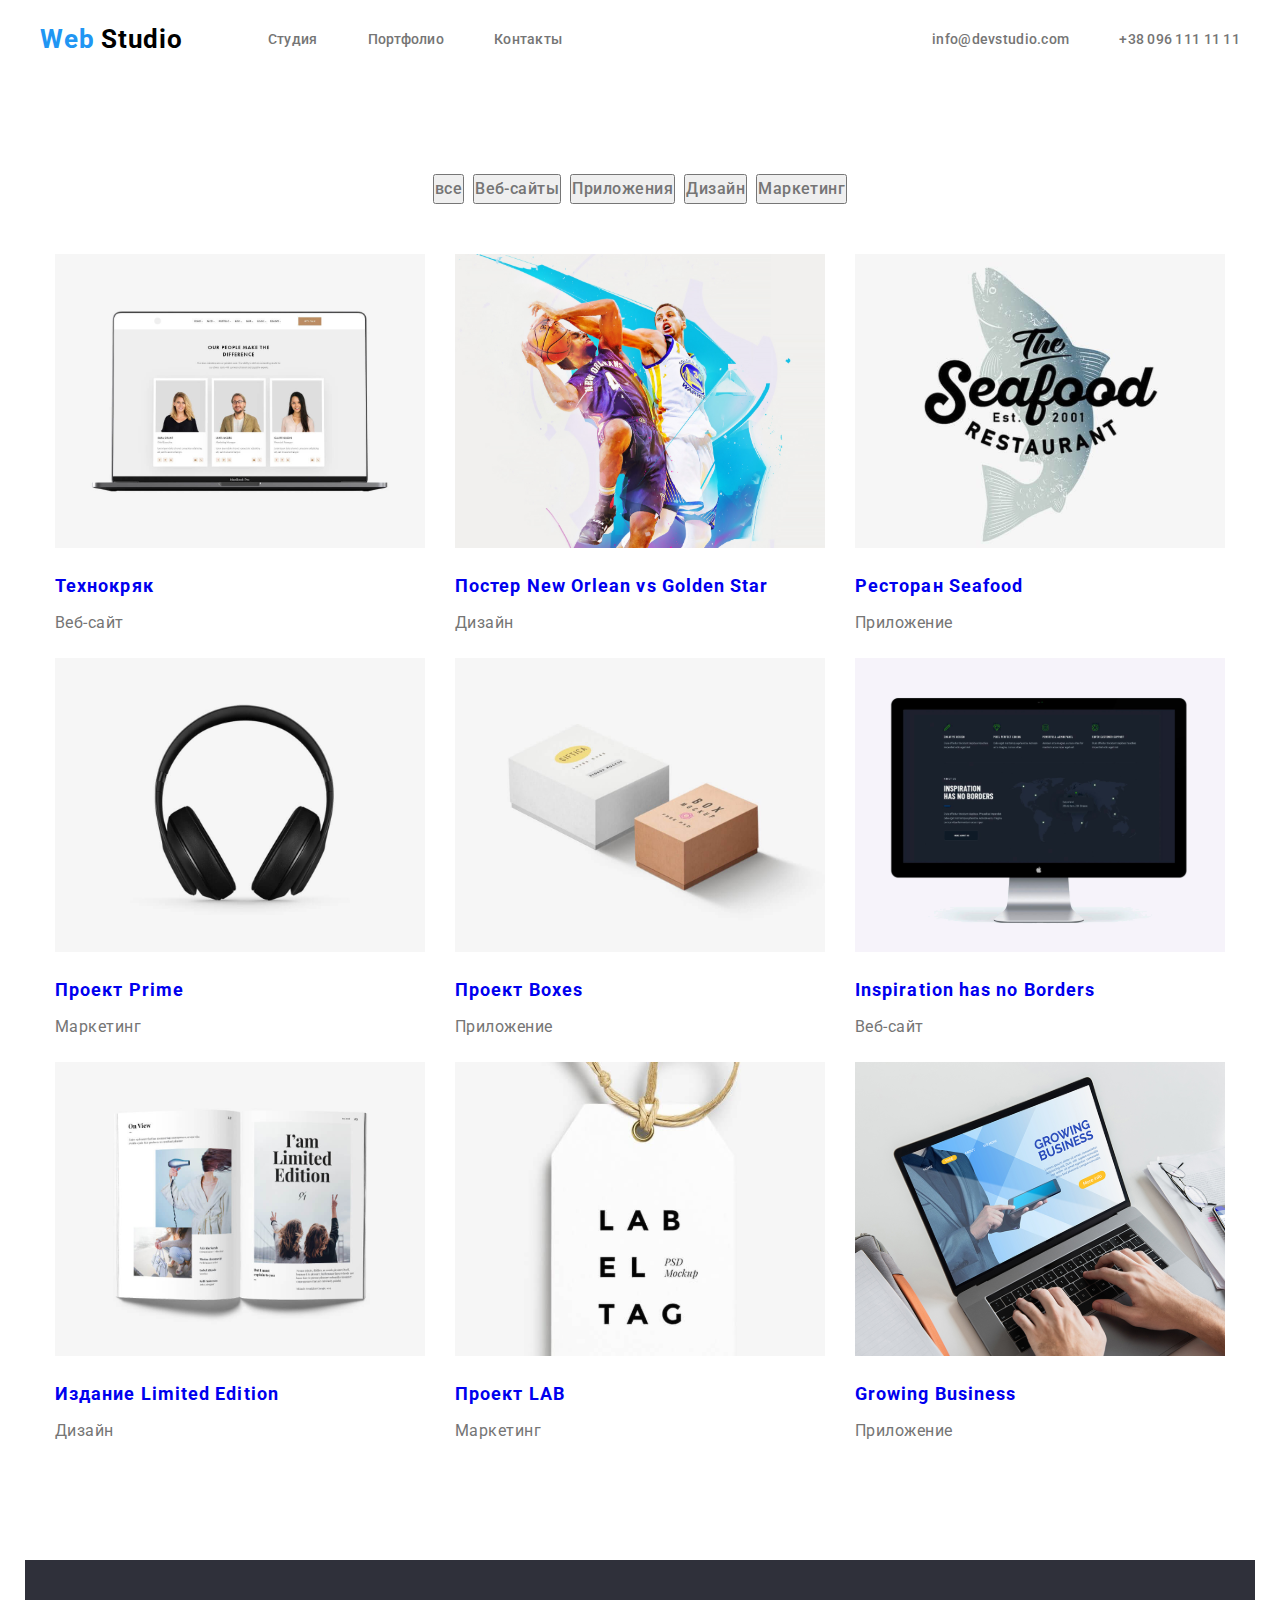
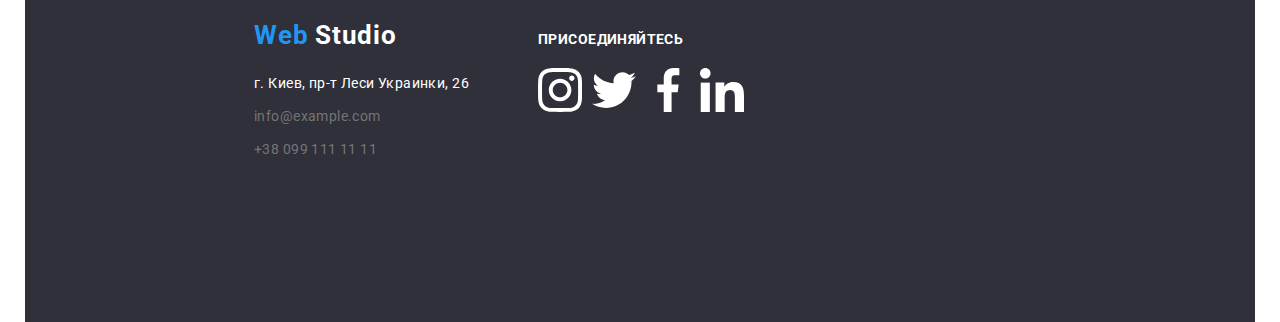
==== portfolio.html @ e6ebb970 "1" ====
<!DOCTYPE html>
<html lang="ru">
  <head>
    <meta charset="UTF-8" />
    <meta name="viewport" content="width=device-width, initial-scale=1.0" />
    <title>Веб студия</title>
    <link
      href="https://fonts.googleapis.com/css2?family=Raleway:wght@700&family=Roboto:wght@400;500;700;900&display=swap"
      rel="stylesheet"
    />
    <link rel="stylesheet" href="./css/normalize.css" />
    <link rel="stylesheet" href="./css/styles.css" />
  </head>
</html>
<!--шапка сайта-->
<header class="header">
  <div class="container">
    <nav class="navigation">
      <a class="logo link" href="index.html" lang="en"
        ><span class="logo-web">Web</span> Studio</a
      >
      <ul class="navigation-list list">
        <li class="navigation-list-item">
          <a class="navigation-list-link link" href="index.html">Студия</a>
        </li>
        <li class="navigation-list-item">
          <a class="navigation-list-link link" href="portfolio.html"
            >Портфолио</a
          >
        </li>
        <li class="navigation-list-item">
          <a class="navigation-list-link link" href="">Контакты</a>
        </li>
      </ul>
    </nav>
    <ul class="header-address-list list">
      <li class="header-address-item">
        <address class="header-address">
          <a class="header-mail link" href="mailto:info@devstudio.com"
            >info@devstudio.com</a
          >
        </address>
      </li>
      <li class="header-address-item">
        <address class="header-address">
          <a class="header-tel link" href="tel:+380961111111"
            >+38 096 111 11 11</a
          >
        </address>
      </li>
    </ul>
  </div>
</header>
<main>
  <!--Портфолио-->
  <section class="section">
    <div class="portfolio-filter-list container">
      <h1 hidden>Портфолин</h1>
      <ul class="filter-list list">
        <li class="filter-list-item">
          <button type button class="button-filter">все</button>
        </li>
        <li class="filter-list-item">
          <button type button class="button-filter">Веб-сайты</button>
        </li>
        <li class="filter-list-item">
          <button type button class="button-filter">Приложения</button>
        </li>
        <li class="filter-list-item">
          <button type button class="button-filter">Дизайн</button>
        </li>
        <li class="filter-list-item">
          <button type button class="button-filter">Маркетинг</button>
        </li>
      </ul>
    </div>
    <div class="portfolio container">
      <ul class="portfolio-list list">
        <li class="element-portfolio">
          <a class="link" href="">
            <img
              class="portfolio-img"
              src="imgages/portfolio/img.svg"
              alt="Ноутбук с сайтом на экране"
            />
            <h3 class="title-portfolio">Технокряк</h3>
            <p class="subtatle-portfolio">Веб-сайт</p>
            <p hidden class="hover-text">
              Технокряк это современная площадка распространения коронавируса.
              Компании используют эту платформу для цифрового шпионажа и атак на
              защищённые сервера конкурентов.
            </p>
          </a>
        </li>
        <li class="element-portfolio">
          <a class="link" href="">
            <img
              class="portfolio-img"
              src="imgages/portfolio/img1.svg"
              alt="Баскетболисты в прыжке"
            />
            <h3 class="title-portfolio">Постер New Orlean vs Golden Star</h3>
            <p class="subtatle-portfolio">Дизайн</p>
            <p hidden class="hover-text">
              Lorem ipsum dolor sit amet, consectetur adipisicing elit. Illo
              architecto sunt similique dolor est natus iste ratione eveniet
              officiis deleniti aliquam, quis veniam, mollitia repellendus.
              Assumenda alias error placeat consequatur.
            </p>
          </a>
        </li>
        <li class="element-portfolio">
          <a class="link" href="">
            <img
              class="portfolio-img"
              src="imgages/portfolio/img2.svg"
              alt="Логотип ресторана с рыбой"
            />
            <h3 class="title-portfolio">Ресторан Seafood</h3>
            <p class="subtatle-portfolio">Приложение</p>
            <p hidden class="hover-text">
              Lorem ipsum dolor sit amet consectetur, adipisicing elit.
              Assumenda, libero voluptas porro accusantium odit blanditiis eos
              distinctio ipsa unde vero modi id cumque tempora dignissimos dicta
              perferendis explicabo asperiores recusandae.
            </p>
          </a>
        </li>
        <li class="element-portfolio">
          <a class="link" href="">
            <img
              class="portfolio-img"
              src="imgages/portfolio/img3.svg"
              alt="Наушники"
            />
            <h3 class="title-portfolio">Проект Prime</h3>
            <p class="subtatle-portfolio">Маркетинг</p>
            <p hidden class="hover-text">
              Lorem, ipsum dolor sit amet consectetur adipisicing elit.
              Praesentium animi molestiae voluptatem, perspiciatis quisquam sed
              reprehenderit blanditiis voluptate dolores distinctio molestias
              possimus laboriosam veritatis iste sit facilis iusto doloribus.
              Incidunt!
            </p>
          </a>
        </li>
        <li class="element-portfolio">
          <a class="link" href="">
            <img
              class="portfolio-img"
              src="imgages/portfolio/img4.svg"
              alt="Две коробки"
            />
            <h3 class="title-portfolio">Проект Boxes</h3>
            <p class="subtatle-portfolio">Приложение</p>
            <p hidden class="hover-text">
              Lorem ipsum dolor sit amet consectetur adipisicing elit. Nisi
              distinctio alias modi, deleniti ducimus odit ipsam, possimus fugit
              incidunt omnis totam porro dignissimos ratione autem illum aliquam
              voluptate ea! Commodi.
            </p>
          </a>
        </li>
        <li class="element-portfolio">
          <a class="link" href="">
            <img
              class="portfolio-img"
              src="imgages/portfolio/img5.svg"
              alt="монитор"
            />
            <h3 class="title-portfolio">Inspiration has no Borders</h3>
            <p class="subtatle-portfolio">Веб-сайт</p>
            <p hidden class="hover-text">
              Lorem ipsum dolor sit amet consectetur adipisicing elit. Fuga illo
              nobis reprehenderit quis facere voluptatibus pariatur saepe libero
              ab nesciunt maiores veritatis id dolore, quaerat cumque iusto.
              Placeat, quos aut!
            </p>
          </a>
        </li>
        <li class="element-portfolio">
          <a class="link" href="">
            <img
              class="portfolio-img"
              src="imgages/portfolio/img6.svg"
              alt="журнал"
            />
            <h3 class="title-portfolio">Издание Limited Edition</h3>
            <p class="subtatle-portfolio">Дизайн</p>
            <p hidden class="hover-text">
              Lorem ipsum dolor sit amet consectetur adipisicing elit.
              Inventore, provident dicta recusandae itaque aliquam corporis
              ducimus perferendis ipsam exercitationem! Vero maiores facere
              adipisci tempore, beatae inventore suscipit maxime quam illo!
            </p>
          </a>
        </li>
        <li class="element-portfolio">
          <a class="link" href="">
            <img
              class="portfolio-img"
              src="imgages/portfolio/img7.svg"
              alt="Этикетка"
            />
            <h3 class="title-portfolio">Проект LAB</h3>
            <p class="subtatle-portfolio">Маркетинг</p>
            <p hidden class="hover-text">
              Lorem ipsum dolor sit amet consectetur adipisicing elit. Dolorem
              beatae distinctio sit. Atque aliquam ratione consectetur, animi
              laudantium quasi tempore. Eum deleniti iste blanditiis, animi et
              numquam dolores molestias doloremque!
            </p>
          </a>
        </li>
        <li class="element-portfolio">
          <a class="link" href="">
            <img
              class="portfolio-img"
              src="imgages/portfolio/img8.svg"
              alt="ноутбук"
            />
            <h3 class="title-portfolio">Growing Business</h3>
            <p class="subtatle-portfolio">Приложение</p>
            <p hidden class="hover-text">
              Lorem ipsum dolor sit amet consectetur, adipisicing elit. Dolore
              dolor, temporibus ipsum repudiandae quae optio exercitationem quod
              fugit iusto debitis nesciunt, laborum suscipit tempore, atque
              accusamus? Tenetur voluptas ut quos.
            </p>
          </a>
        </li>
      </ul>
    </div>
  </section>
</main>
<!-- FOOTER-->
<footer class="footer container">
  <div class="footer-address">
    <a class="logo-footer link" href="index.html" lang="en"
      ><span class="logo-web">Web</span> Studio</a
    >
    <ul class="contacts-list list">
      <li class="contacts">
        <address>
          <a
            class="address link"
            href="https://goo.gl/maps/hiaLE1xJyMLBoohK7"
            target="_blank"
            >г. Киев, пр-т Леси Украинки, 26</a
          >
        </address>
      </li>
      <li class="contacts">
        <address>
          <a class="footer-mail link" href="mailto:info@example.com"
            >info@example.com</a
          >
        </address>
      </li>
      <li class="contacts">
        <address>
          <a class="footer-tel link" href="tel:+380991111111"
            >+38 099 111 11 11</a
          >
        </address>
      </li>
    </ul>
  </div>
  <div class="footer-social">
    <b class="footer-text">присоединяйтесь</b>
    <ul class="footer-social-link-list list">
      <li class="social-link-list-item">
        <a class="social-link link" href="" aria-label="иконка инстаграма">
          <img
            class="social-icons"
            src="imgages/footer/social-icons/instagram1.svg"
            alt="instagram1"
        /></a>
      </li>
      <li class="social-link-list-item">
        <a class="social-link link" href="" aria-label="иконка твитера">
          <img
            class="social-icons"
            src="imgages/footer/social-icons/twitter1.svg"
            alt="twitter1"
          />
        </a>
      </li>
      <li class="social-link-list-item">
        <a class="social-link link" href="" aria-label="иконка фейсбука">
          <img
            class="social-icons"
            src="imgages/footer/social-icons/facebook1.svg"
            alt="facebook1"
        /></a>
      </li>
      <li class="social-link-list-item">
        <a class="social-link link" href="" aria-label="иконка линкедин">
          <img
            class="social-icons"
            src="imgages/footer/social-icons/linkedin1.svg"
            alt="linkidin1"
        /></a>
      </li>
    </ul>
  </div>
</footer>
---- css/styles.css ----
:root {
  --main-font: "Roboto", sans-serif;
  --secondary-font: Raleway
  --text-taitle-dark: #212121;
  --tex-taitle-light: #ffffff;
  --accent-color-text: #757575;
  --hover-color: #2196f3;
  --logo-color: #000000
}
html {
  box-sizing: border-box;
}
*,
*::before,
*::after {
  box-sizing: inherit;
  margin: 0px;
  padding: 0px;
}
h1 {
  margin: 0px;
}
img {
  display: block;
}
body {
  background-color: var(--tex-taitle-light);
  font-style: normal;
  font-family: "Roboto", sans-serif;
  font-size: 14px;
  color: var(--accent-color-text);
}


.link {
  text-decoration: none;
  display: block;
}
.list {
  list-style: none;
}
.section {
  padding-top: 94px;
  padding-bottom: 94px;
}
.container {
  width: 1230px;
  padding-left: 15px;
  padding-right: 15px;
  margin-left: auto;
  margin-right: auto;
}
/*HEADER*/
.header .container {
  display: flex;
  align-items: center;
  justify-content: space-between;
}

.header-address-list {
  display: flex;
}

.logo {
  margin-right:85px;
}
.navigation {
  display: flex;
}
.navigation-list {
  display: flex;
  align-items: center;
}
.navigation-list-item:not(:last-child) {
  margin-right: 50px;
}
.header-address-item:not(:last-child) {
  margin-right: 50px;
}
.logo-web {
  color: var(--hover-color);
}
.logo {
  font-family: var(--secondary-font);
  font-weight: bold;
  font-size: 26px;
  line-height: 1.19;
  letter-spacing: 0.03em;
  color: var(--logo-color);
}
.logo {
  padding-top:24px;
  padding-bottom: 24px;
}
.navigation-list-link, .header-address {
  padding-top: 32px;
  padding-bottom: 32px;
}

.navigation-list-link,
.header-mail,
.header-tel {
  font-weight: 500;
  font-size: 14px;
  line-height: 1.14;
  letter-spacing: 0.02em;
  color: var(--text-taitle-dark);
}
.link:hover,
.link:focus,
.navigation-list-link:hover,
.navigation-list-link:focus,
.header-tel:hover,
.header-tel:focus,
.header-mail:hover,
.header-mail:focus,
.social-link:hover,
.social-link:focus .customer-link:hover,
.customer-link:focus {
  color: var(--hover-color);
}
.header-tel,
.header-mail {
  font-style: normal;
  color: var(--accent-color-text);
}
/*HERO SECTION*/
.hero {
  display: flex;
  flex-direction: column;
  padding-top: 200px;
  padding-bottom: 200px;
}
.hero-title {
  font-weight: 900;
  font-size: 44px;
  line-height: 1.36;
  text-align: center;
  letter-spacing: 0.06em;
  text-transform: uppercase;
  color: var(--accent-color-text);
  margin-bottom: 30px;

}
.modal-button {
  font-weight: bold;
  font-size: 16px;
  line-height: 1.87;
  letter-spacing: 0.06em;
  color: var(--tex-taitle-light);
  background-color: var(--hover-color);
  margin:auto ;
  width: 200px;
  height: 50px;
}
.features-list-hero {
  display: flex;
}
.list-hero {
  display: flex;
}
.list-hero-item:not(:last-child) {
  margin-right: 30px;
}
.list-hero-item {
  margin-top: 30px;
  width: 270px;
  height: 251px;
}
.subtitle-hero {
  font-weight: bold;
  font-size: 14px;
  line-height: 1.14;
  letter-spacing: 0.03em;
  text-transform: uppercase;

  color: var(--text-taitle-dark);
  margin-bottom: 10px;
}
.description {
  font-weight: normal;
  font-size: 14px;
  line-height: 1.72;
  letter-spacing: 0.03em;

  color: var(--accent-color-text);
   width: 270px;
   height: 75px;
}

/* чем мы занимаемся*/
.title {
  font-weight: bold;
  font-size: 36px;
  line-height: 1.17;
  text-align: center;
  letter-spacing: 0.03em;
  color: var(--text-taitle-dark);
  margin-bottom: 50px;
}

.box-list {
  display: flex;
}
.box-list-item:not(:last-child) {
  margin-right: 30px;
}
.box-list-item{
  width: 370px;
  height: 294px;
}
.description-made {
  font-weight: bold;
  text-align: center;
  letter-spacing: 0.03em;
  text-transform: uppercase;

  color: var(--tex-taitle-light);
}
/* о команде*/
.team-list {
  display: flex;
}
.team-foto {
  margin-bottom: 30px;
}
.team {
  margin-bottom: 10px;
}
.position {
  margin-bottom: 16px;
}
.social-link-list {
  display: flex;
  justify-content: center;
}
.social-link-list-item:not(:last-child) {
  margin-right: 10px;
}
.team-list-item:not(:last-child) {
margin-right: 30px;
}
.team,
.position {
  font-weight: 500;
  font-size: 16px;
  line-height: 1.18;
  text-align: center;
  letter-spacing: 0.03em;
  color: var(--text-taitle-dark);
}
.position {
  font-weight: normal;
  color: var(--accent-color-text);
}
.clients-list-item:not(:last-child) {
margin-right: 30px;
}
.customer-link {
  display: flex;
  justify-content: center;
  align-content: center;
  border: 1px solid #AFB1B8;
  border-radius: 4px;
  width: 170px;
  height: 90px;
}
.customer-link:hover{
  border-color: var(--hover-color);
  color: var(--hover-color);
}

.clients-list {
  display: flex;
}
/*подвал*/
.footer {
  display: flex;
  background-color: #2F303A;
}
.footer-address {
  padding-left: 214px;
  padding-top: 60px;
  padding-bottom: 161px;
  display: flex;
  flex-direction:column;
  padding-right: 69px;
}
.logo-footer {
  margin-bottom: 20px;
}
.contacts:not(:last-child) {
  margin-bottom: 9px;
}
.logo-footer {
  font-family: var(--secondary-font);
  font-weight: bold;
  font-size: 26px;
  line-height: 1.19;
  letter-spacing: 0.03em;
  color: var(--tex-taitle-light);
}
.footer-social {
  display: flex;
  padding-top: 72px;
  flex-direction: column
}
.footer-social-link-list {
  display: flex;
  justify-content: center;
  align-content: center;
}
.social-link-list-item:not(:last-child) {
  margin-right: 10px;
}

.social-link-list-item {
  display: flex;
} 
.social-link {
  display: flex;
  justify-content: center;
  align-content: center;
  width: 44px;
 height: 44px;
}
.address,
.footer-mail,
.footer-tel {
  font-style: normal;
  font-weight: normal;
  font-size: 14px;
  line-height: 1.72;
  letter-spacing: 0.03em;
  color: var(--tex-taitle-light);
}
.footer-mail,
.footer-tel {
  font-style: normal;
  color: var(--accent-color-text);
}

.footer-text {
  font-weight: bold;
  font-size: 14px;
  line-height: 1.14;
  letter-spacing: 0.03em;
  text-transform: uppercase;
  color: var(--tex-taitle-light);
  margin-bottom: 20px;
}
/*портфолио*/
.filter-list {
  display: flex;
  justify-content: center;
  padding-bottom: 50px;
}


.filter-list-item:not(:last-child){
  margin-right: 9px;
}
.button-filter {
  font-style: normal;
  font-weight: 500;
  font-size: 16px;
  line-height: 26px;
  text-align: center;
  letter-spacing: 0.03em;
  color: var(--text-taitle-dark);
}
.button-filter:hover,
.button-filter:focus {
  background-color: var(--hover-color);
  color: var(--tex-taitle-light);
}

.portfolio-list {
  display: flex;
  flex-wrap: wrap;
  justify-content: center;
}
.element-portfolio{
  width: 370px;
  height: 404px;
  display: block;
  margin-right: 30px;
}
.element-portfolio:nth-child(3n) {
  margin-right: 0px;
}
.portfolio-img {
  margin-bottom: 20px;
}
.title-portfolio {
  font-style: normal;
  font-weight: bold;
  font-size: 18px;
  line-height: 2;
  letter-spacing: 0.06em;
  color: var(--text-taitle-dark);
  margin-bottom: 4px;
}
.subtatle-portfolio {
  font-weight: normal;
  font-size: 16px;
  line-height: 1.87;
  letter-spacing: 0.03em;
  color: var(--accent-color-text);
}
.hover-text {
  font-weight: normal;
  font-size: 18px;
  line-height: 1.55;
  letter-spacing: 0.03em;
  color: var(--tex-taitle-light);
  width:322px;
  height:168px;
}
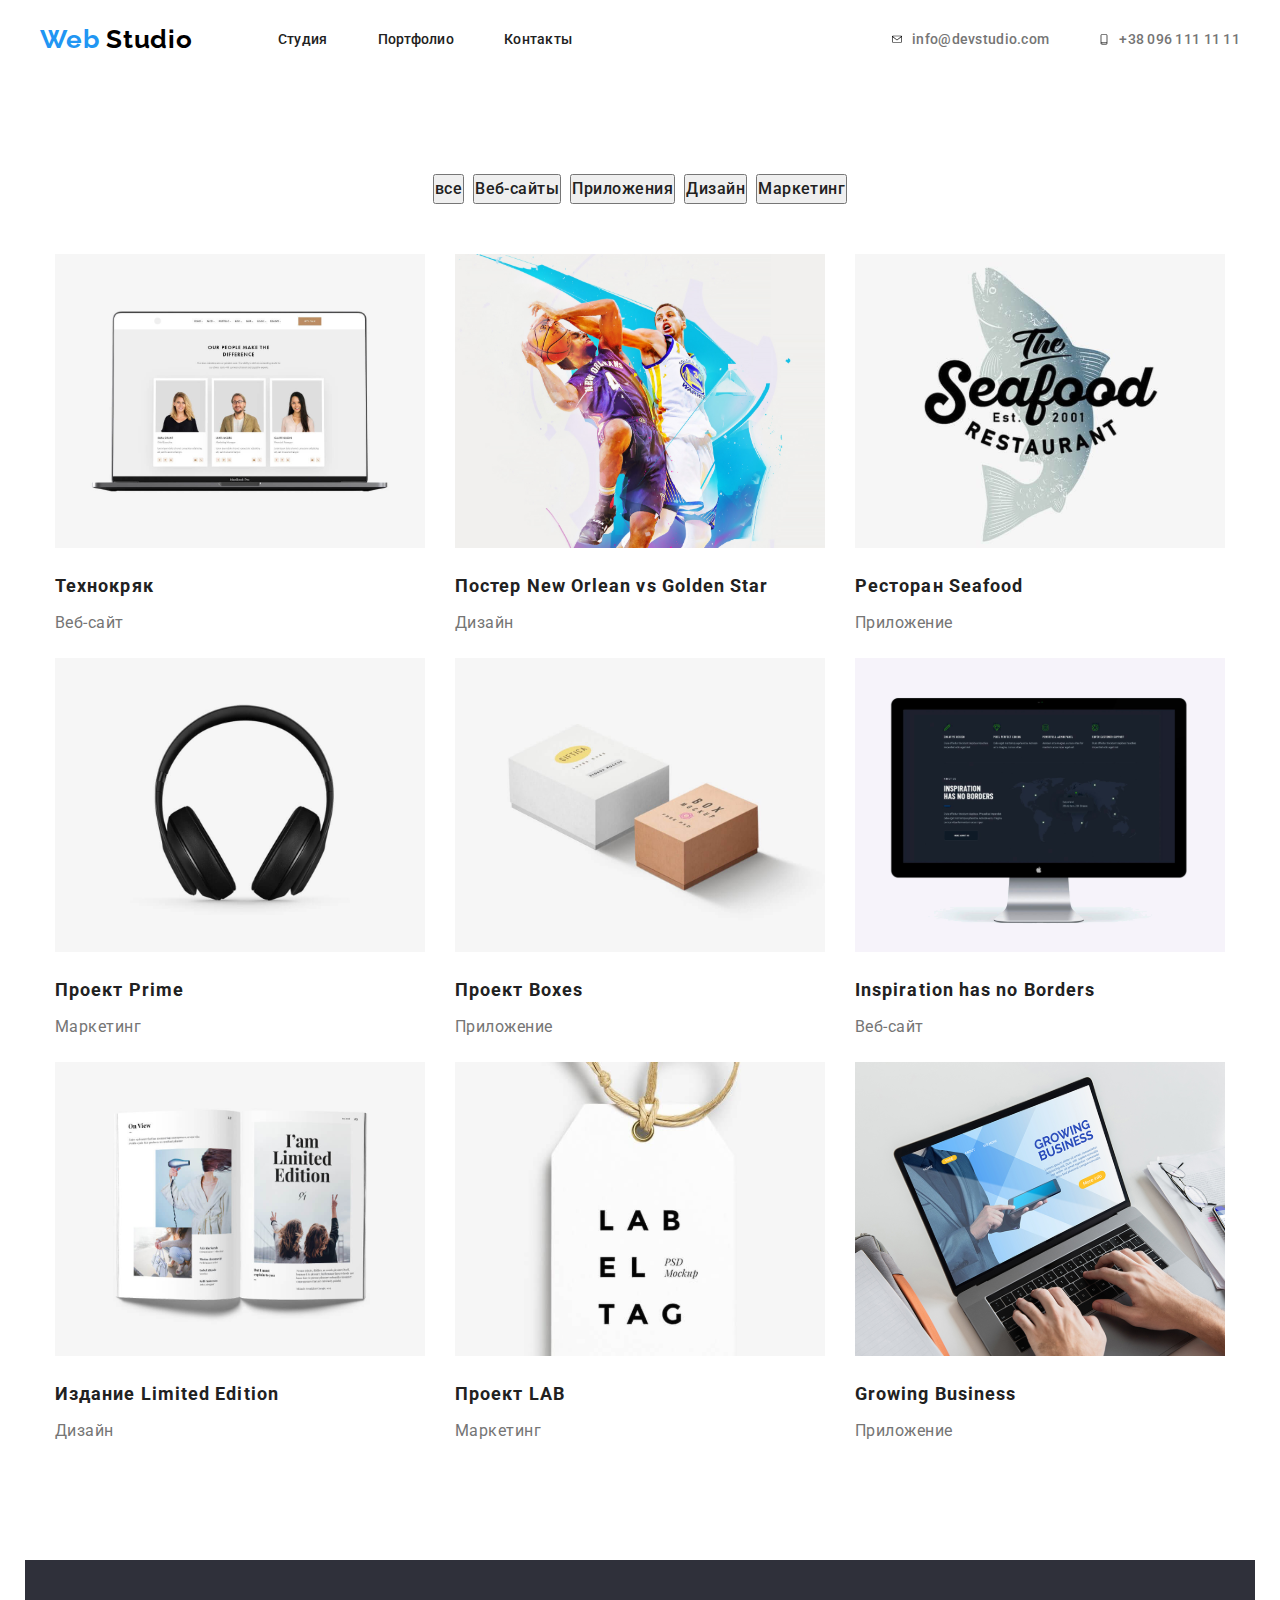
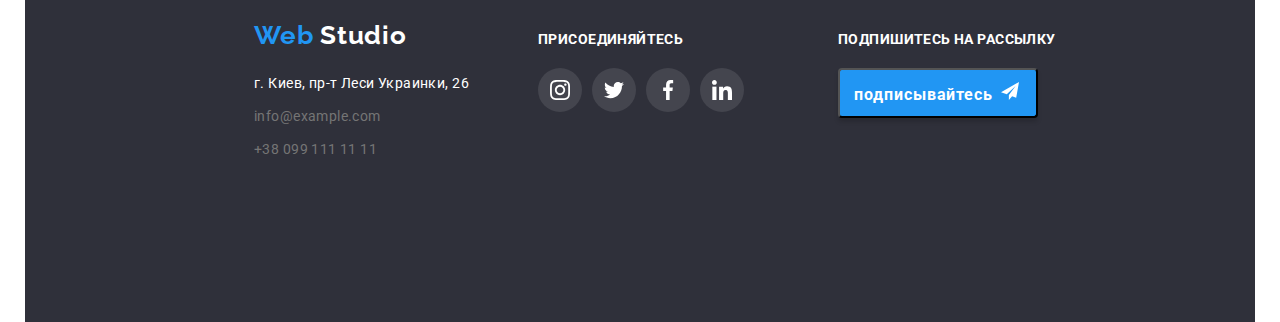
==== commit 95dff166: "1" ====
--- a/portfolio.html
+++ b/portfolio.html
@@ -36,15 +36,21 @@
     <ul class="header-address-list list">
       <li class="header-address-item">
         <address class="header-address">
-          <a class="header-mail link" href="mailto:info@devstudio.com"
-            >info@devstudio.com</a
-          >
+          <svg class="icon-header" width="10px" height="14.94px">
+            <use href="./imgages/sprite.svg#icon-envelope"></use>
+          </svg>
+          <a class="header-mail link" href="mailto:info@devstudio.com">
+            info@devstudio.com
+          </a>
         </address>
       </li>
       <li class="header-address-item">
         <address class="header-address">
-          <a class="header-tel link" href="tel:+380961111111"
-            >+38 096 111 11 11</a
+          <svg class="icon-header" width="10px" height="14.94px">
+            <use href="./imgages/sprite.svg#icon-smartphone"></use>
+          </svg>
+          <a class="header-tel link" href="tel:+380961111111">
+            +38 096 111 11 11</a
           >
         </address>
       </li>
@@ -268,40 +274,42 @@
   </div>
   <div class="footer-social">
     <b class="footer-text">присоединяйтесь</b>
-    <ul class="footer-social-link-list list">
+    <ul class="social-link-list list">
       <li class="social-link-list-item">
         <a class="social-link link" href="" aria-label="иконка инстаграма">
-          <img
-            class="social-icons"
-            src="imgages/footer/social-icons/instagram1.svg"
-            alt="instagram1"
-        /></a>
+          <svg class="social-link-team">
+            <use href="./imgages/sprite.svg#icon-instagram"></use>
+          </svg>
+        </a>
       </li>
       <li class="social-link-list-item">
         <a class="social-link link" href="" aria-label="иконка твитера">
-          <img
-            class="social-icons"
-            src="imgages/footer/social-icons/twitter1.svg"
-            alt="twitter1"
-          />
-        </a>
+          <svg class="social-link-team">
+            <use href="./imgages/sprite.svg#icon-twitter"></use></svg
+        ></a>
       </li>
       <li class="social-link-list-item">
-        <a class="social-link link" href="" aria-label="иконка фейсбука">
-          <img
-            class="social-icons"
-            src="imgages/footer/social-icons/facebook1.svg"
-            alt="facebook1"
-        /></a>
+        <a class="social-link link" href="" aria-label="иконка фейсбука"
+          ><svg class="social-link-team">
+            <use href="./imgages/sprite.svg#icon-facebook"></use></svg
+        ></a>
       </li>
       <li class="social-link-list-item">
-        <a class="social-link link" href="" aria-label="иконка линкедин">
-          <img
-            class="social-icons"
-            src="imgages/footer/social-icons/linkedin1.svg"
-            alt="linkidin1"
-        /></a>
+        <a class="social-link link" href="" aria-label="иконка линкедин"
+          ><svg class="social-link-team">
+            <use href="./imgages/sprite.svg#icon-linkedin"></use></svg
+        ></a>
       </li>
     </ul>
   </div>
+  <div class="footer-button-section">
+    <p class="footer-text">подпишитесь на рассылку</p>
+
+    <button class="footer-buttom">
+      подписывайтесь
+      <svg class="footer-icon-button">
+        <use href="./imgages/sprite.svg#icon-iconsend"></use>
+      </svg>
+    </button>
+  </div>
 </footer>
--- a/css/styles.css
+++ b/css/styles.css
@@ -1,11 +1,11 @@
 :root {
   --main-font: "Roboto", sans-serif;
-  --secondary-font: Raleway
+  --secondary-font: Raleway;
   --text-taitle-dark: #212121;
   --tex-taitle-light: #ffffff;
   --accent-color-text: #757575;
   --hover-color: #2196f3;
-  --logo-color: #000000
+  --logo-color: #000000;
 }
 html {
   box-sizing: border-box;
@@ -31,7 +31,6 @@
   color: var(--accent-color-text);
 }
 
-
 .link {
   text-decoration: none;
   display: block;
@@ -60,9 +59,12 @@
 .header-address-list {
   display: flex;
 }
+.header-address {
+  display: flex;
+}
 
 .logo {
-  margin-right:85px;
+  margin-right: 85px;
 }
 .navigation {
   display: flex;
@@ -89,14 +91,21 @@
   color: var(--logo-color);
 }
 .logo {
-  padding-top:24px;
+  padding-top: 24px;
   padding-bottom: 24px;
 }
-.navigation-list-link, .header-address {
+.navigation-list-link,
+.header-address {
   padding-top: 32px;
   padding-bottom: 32px;
 }
-
+.icon-header {
+  display: flex;
+  margin-right: 10px;
+}
+.header-address-item:hover {
+  fill: var(--hover-color);
+}
 .navigation-list-link,
 .header-mail,
 .header-tel {
@@ -128,19 +137,19 @@
 .hero {
   display: flex;
   flex-direction: column;
-  padding-top: 200px;
-  padding-bottom: 200px;
 }
 .hero-title {
+  margin: 0px;
+  padding: 0px;
   font-weight: 900;
   font-size: 44px;
   line-height: 1.36;
   text-align: center;
   letter-spacing: 0.06em;
   text-transform: uppercase;
-  color: var(--accent-color-text);
+  color: var(--tex-taitle-light);
   margin-bottom: 30px;
-
+  padding-top: 200px;
 }
 .modal-button {
   font-weight: bold;
@@ -149,9 +158,23 @@
   letter-spacing: 0.06em;
   color: var(--tex-taitle-light);
   background-color: var(--hover-color);
-  margin:auto ;
+  margin: auto;
   width: 200px;
   height: 50px;
+  border-radius: 4px;
+  box-shadow: 0px 4px 4px rgba(0, 0, 0, 0.15);
+}
+.overlay {
+  max-width: 1600px;
+  height: 600px;
+  margin: 0px;
+  padding: 0px;
+  background-image: linear-gradient(
+      rgba(47, 48, 58, 0.8),
+      rgba(47, 48, 58, 0.8)
+    ),
+    url(../imgages/header/headerimg.jpg);
+  background-repeat: no-repeat;
 }
 .features-list-hero {
   display: flex;
@@ -161,6 +184,21 @@
 }
 .list-hero-item:not(:last-child) {
   margin-right: 30px;
+}
+.features-list-item {
+  display: flex;
+  justify-content: center;
+  align-items: center;
+  width: 270px;
+  height: 120px;
+  background: #f5f4fa;
+  border-radius: 4px;
+  margin-bottom: 30px;
+}
+.icons-hero {
+  display: flex;
+  width: 70px;
+  height: 70px;
 }
 .list-hero-item {
   margin-top: 30px;
@@ -184,8 +222,8 @@
   letter-spacing: 0.03em;
 
   color: var(--accent-color-text);
-   width: 270px;
-   height: 75px;
+  width: 270px;
+  height: 75px;
 }
 
 /* чем мы занимаемся*/
@@ -205,7 +243,7 @@
 .box-list-item:not(:last-child) {
   margin-right: 30px;
 }
-.box-list-item{
+.box-list-item {
   width: 370px;
   height: 294px;
 }
@@ -238,7 +276,33 @@
   margin-right: 10px;
 }
 .team-list-item:not(:last-child) {
-margin-right: 30px;
+  margin-right: 30px;
+}
+.team-list-item {
+  width: 270px;
+  height: 422px;
+  background: #ffffff;
+  box-shadow: 0px 2px 1px rgba(0, 0, 0, 0.2), 0px 1px 1px rgba(0, 0, 0, 0.14),
+    0px 1px 3px rgba(0, 0, 0, 0.12);
+  border-radius: 0px 0px 4px 4px;
+}
+.social-link-list .social-link {
+  display: flex;
+  width: 44px;
+  height: 44px;
+  border-radius: 50%;
+  background-color: #ffff;
+  justify-content: center;
+  align-items: center;
+}
+.social-link-list .social-link:hover {
+  background-color: var(--hover-color);
+  fill: var(--tex-taitle-light);
+}
+
+.social-link-team {
+  width: 20px;
+  height: 20px;
 }
 .team,
 .position {
@@ -254,20 +318,19 @@
   color: var(--accent-color-text);
 }
 .clients-list-item:not(:last-child) {
-margin-right: 30px;
+  margin-right: 30px;
 }
 .customer-link {
   display: flex;
   justify-content: center;
   align-content: center;
-  border: 1px solid #AFB1B8;
+  border: 1px solid #afb1b8;
   border-radius: 4px;
   width: 170px;
   height: 90px;
 }
-.customer-link:hover{
+.customer-link:hover {
   border-color: var(--hover-color);
-  color: var(--hover-color);
 }
 
 .clients-list {
@@ -276,14 +339,14 @@
 /*подвал*/
 .footer {
   display: flex;
-  background-color: #2F303A;
+  background-color: #2f303a;
 }
 .footer-address {
   padding-left: 214px;
   padding-top: 60px;
   padding-bottom: 161px;
   display: flex;
-  flex-direction:column;
+  flex-direction: column;
   padding-right: 69px;
 }
 .logo-footer {
@@ -303,7 +366,8 @@
 .footer-social {
   display: flex;
   padding-top: 72px;
-  flex-direction: column
+  flex-direction: column;
+  margin-right: 94px;
 }
 .footer-social-link-list {
   display: flex;
@@ -316,13 +380,13 @@
 
 .social-link-list-item {
   display: flex;
-} 
+}
 .social-link {
   display: flex;
   justify-content: center;
   align-content: center;
   width: 44px;
- height: 44px;
+  height: 44px;
 }
 .address,
 .footer-mail,
@@ -339,7 +403,13 @@
   font-style: normal;
   color: var(--accent-color-text);
 }
-
+.footer-social .social-link-list-item .social-link {
+  background-color: rgba(255, 255, 255, 0.1);
+  fill: var(--tex-taitle-light);
+}
+.footer-social .social-link-list-item .social-link:hover {
+  background-color: var(--hover-color);
+}
 .footer-text {
   font-weight: bold;
   font-size: 14px;
@@ -349,6 +419,29 @@
   color: var(--tex-taitle-light);
   margin-bottom: 20px;
 }
+.footer-button-section {
+  display: flex;
+  padding-top: 72px;
+  flex-direction: column;
+}
+.footer-buttom {
+  font-weight: bold;
+  font-size: 16px;
+  line-height: 1.87;
+  letter-spacing: 0.06em;
+  color: var(--tex-taitle-light);
+  background-color: var(--hover-color);
+  width: 200px;
+  height: 50px;
+  border-radius: 4px;
+  box-shadow: 0px 4px 4px rgba(0, 0, 0, 0.15);
+}
+.footer-icon-button {
+  padding-top: 6px;
+  width: 24px;
+  height: 24px;
+  fill: var(--tex-taitle-light);
+}
 /*портфолио*/
 .filter-list {
   display: flex;
@@ -356,8 +449,7 @@
   padding-bottom: 50px;
 }
 
-
-.filter-list-item:not(:last-child){
+.filter-list-item:not(:last-child) {
   margin-right: 9px;
 }
 .button-filter {
@@ -380,7 +472,7 @@
   flex-wrap: wrap;
   justify-content: center;
 }
-.element-portfolio{
+.element-portfolio {
   width: 370px;
   height: 404px;
   display: block;
@@ -414,6 +506,6 @@
   line-height: 1.55;
   letter-spacing: 0.03em;
   color: var(--tex-taitle-light);
-  width:322px;
-  height:168px;
-}
+  width: 322px;
+  height: 168px;
+}
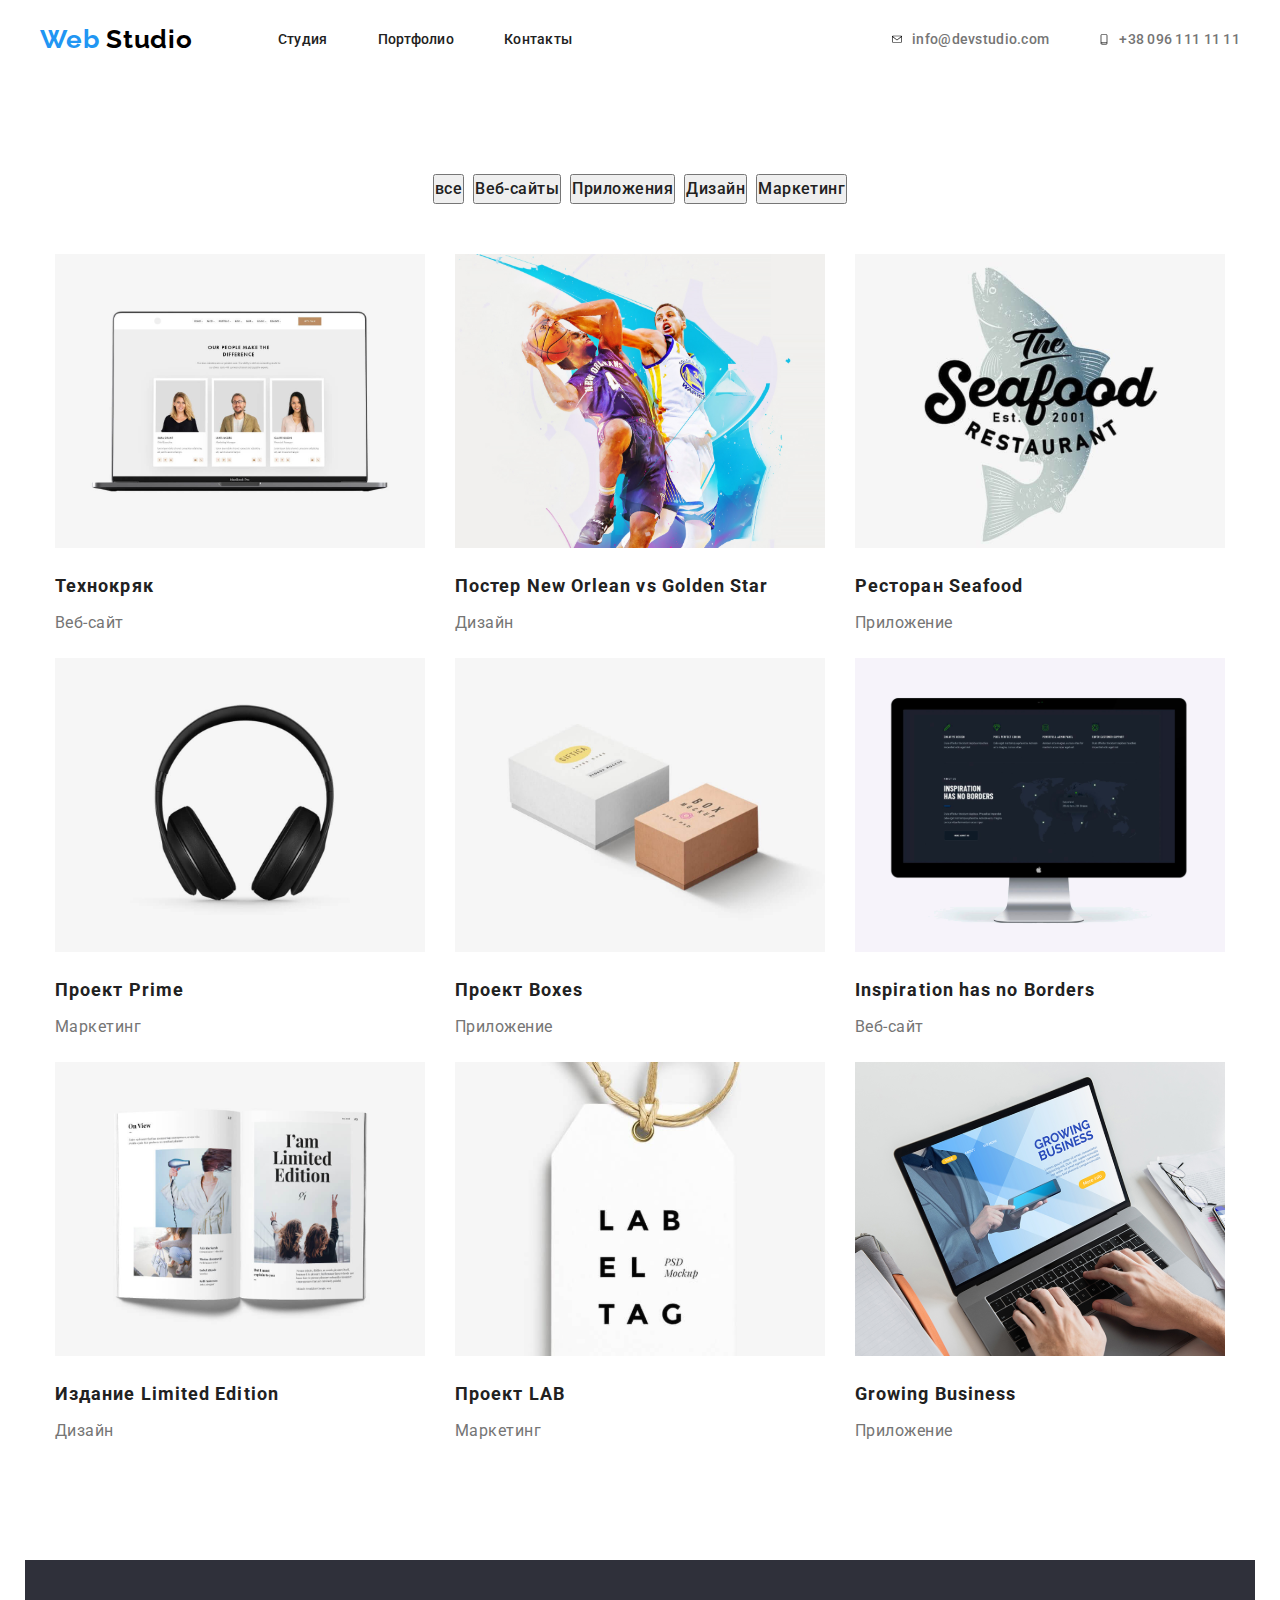
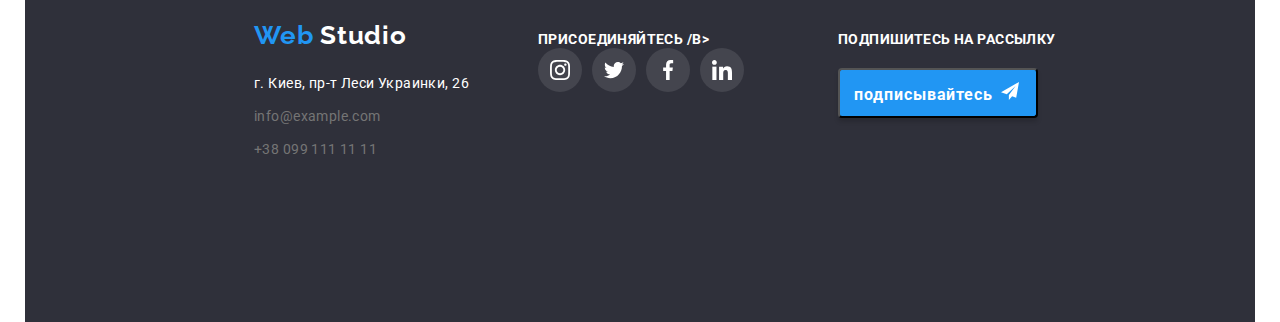
==== commit f2593813: "закончил" ====
--- a/portfolio.html
+++ b/portfolio.html
@@ -273,7 +273,7 @@
     </ul>
   </div>
   <div class="footer-social">
-    <b class="footer-text">присоединяйтесь</b>
+    <b class="footer-text">присоединяйтесь /b>
     <ul class="social-link-list list">
       <li class="social-link-list-item">
         <a class="social-link link" href="" aria-label="иконка инстаграма">
